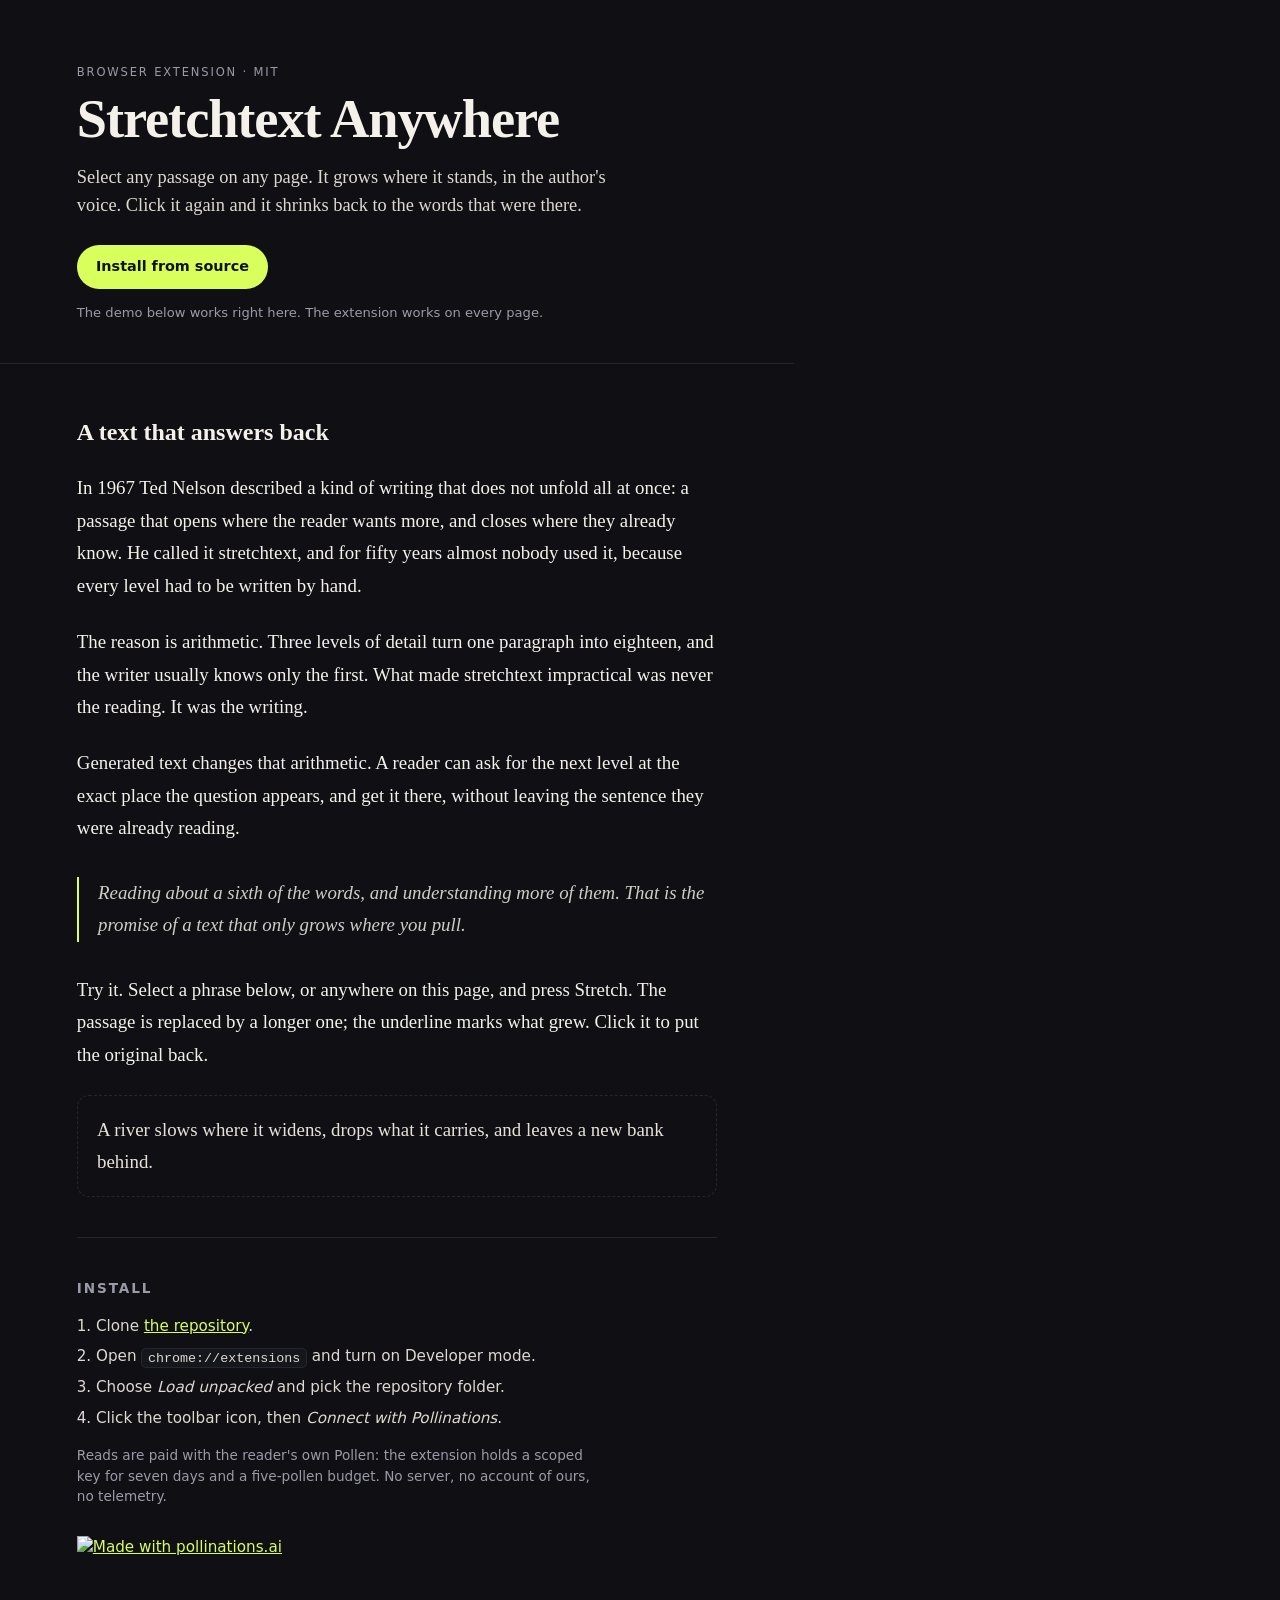
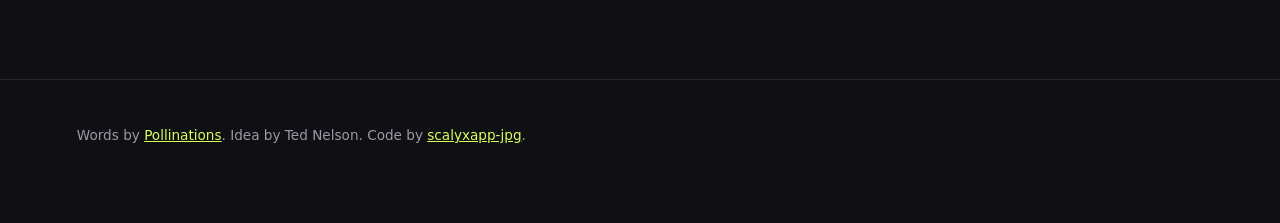
==== index.html @ 005a9d6e "Stretchtext Anywhere: grow any passage in place" ====
<!doctype html>
<html lang="en">
  <head>
    <meta charset="utf-8" />
    <meta name="viewport" content="width=device-width, initial-scale=1" />
    <title>Stretchtext Anywhere — grow any passage where it stands</title>
    <meta
      name="description"
      content="A browser extension that turns any web page into stretchtext: select a passage and it grows in place, paid from your own Pollen."
    />
    <meta property="og:title" content="Stretchtext Anywhere" />
    <meta
      property="og:description"
      content="Ted Nelson described text that grows where the reader wants more. Forty years of writing every level by hand ended that idea. Generated text brings it back."
    />
    <meta name="theme-color" content="#101014" />
    <link rel="stylesheet" href="styles.css" />
  </head>
  <body>
    <header>
      <p class="eyebrow">Browser extension · MIT</p>
      <h1>Stretchtext Anywhere</h1>
      <p class="lede">
        Select any passage on any page. It grows where it stands, in the
        author's voice. Click it again and it shrinks back to the words that
        were there.
      </p>
      <div class="cta">
        <a class="button" href="https://github.com/scalyxapp-jpg/stretchtext-anywhere">
          Install from source
        </a>
        <polli-connect
          app-key="pk_eiJdmWAWwoCFXign"
          budget="5"
          expiry="7"
          hide-buy-pollen
        ></polli-connect>
      </div>
      <p class="hint" id="demo-state">
        The demo below works right here. The extension works on every page.
      </p>
    </header>

    <main>
      <article id="demo-article">
        <h2>A text that answers back</h2>
        <p>
          In 1967 Ted Nelson described a kind of writing that does not unfold
          all at once: a passage that opens where the reader wants more, and
          closes where they already know. He called it stretchtext, and for
          fifty years almost nobody used it, because every level had to be
          written by hand.
        </p>
        <p>
          The reason is arithmetic. Three levels of detail turn one paragraph
          into eighteen, and the writer usually knows only the first. What
          made stretchtext impractical was never the reading. It was the
          writing.
        </p>
        <p>
          Generated text changes that arithmetic. A reader can ask for the
          next level at the exact place the question appears, and get it there,
          without leaving the sentence they were already reading.
        </p>
        <blockquote>
          Reading about a sixth of the words, and understanding more of them.
          That is the promise of a text that only grows where you pull.
        </blockquote>
        <p>
          Try it. Select a phrase below, or anywhere on this page, and press
          Stretch. The passage is replaced by a longer one; the underline marks
          what grew. Click it to put the original back.
        </p>
        <p class="practice">
          A river slows where it widens, drops what it carries, and leaves a
          new bank behind.
        </p>
      </article>

      <section class="install">
        <h2>Install</h2>
        <ol>
          <li>
            Clone
            <a href="https://github.com/scalyxapp-jpg/stretchtext-anywhere">the repository</a>.
          </li>
          <li>Open <code>chrome://extensions</code> and turn on Developer mode.</li>
          <li>Choose <em>Load unpacked</em> and pick the repository folder.</li>
          <li>Click the toolbar icon, then <em>Connect with Pollinations</em>.</li>
        </ol>
        <p class="muted">
          Reads are paid with the reader's own Pollen: the extension holds a
          scoped key for seven days and a five-pollen budget. No server, no
          account of ours, no telemetry.
        </p>
        <a
          class="badge"
          href="https://pollinations.ai/?ref=badge"
          target="_blank"
          rel="noopener"
        >
          <img
            src="https://raw.githubusercontent.com/pollinations/pollinations/main/packages/ui/src/brand/badge-made-with.svg"
            alt="Made with pollinations.ai"
          />
        </a>
      </section>
    </main>

    <footer>
      <p>
        Words by <a href="https://pollinations.ai">Pollinations</a>. Idea by Ted
        Nelson. Code by <a href="https://github.com/scalyxapp-jpg">scalyxapp-jpg</a>.
      </p>
    </footer>

    <script defer src="https://cdn.jsdelivr.net/npm/@pollinations/ui@0.1.0-alpha.20/dist/connect.js"></script>
    <script type="module" src="demo.js"></script>
  </body>
</html>
---- styles.css ----
:root {
  --bg: #101014;
  --bg-2: #16161d;
  --fg: #f4f1ea;
  --muted: #9a9aa8;
  --line: #26262f;
  --accent: #d8ff5c;
  --serif: "Iowan Old Style", "Palatino Linotype", Palatino, Georgia, serif;
  --sans: system-ui, -apple-system, "Segoe UI", sans-serif;
}

* {
  box-sizing: border-box;
}

body {
  margin: 0;
  background: var(--bg);
  color: var(--fg);
  font-family: var(--sans);
  line-height: 1.5;
  -webkit-font-smoothing: antialiased;
}

a {
  color: var(--accent);
}

header {
  padding: 4rem 6vw 2.5rem;
  border-bottom: 1px solid var(--line);
  max-width: 78ch;
}

.eyebrow {
  margin: 0 0 0.6rem;
  font-size: 0.72rem;
  letter-spacing: 0.16em;
  text-transform: uppercase;
  color: var(--muted);
}

h1 {
  margin: 0;
  font-family: var(--serif);
  font-size: clamp(2.1rem, 5vw, 3.4rem);
  letter-spacing: -0.02em;
  line-height: 1.05;
}

.lede {
  max-width: 58ch;
  margin: 1rem 0 1.6rem;
  font-family: var(--serif);
  font-size: 1.15rem;
  color: #ddd9d0;
}

.cta {
  display: flex;
  align-items: center;
  gap: 1rem;
  flex-wrap: wrap;
}

.button {
  display: inline-block;
  padding: 0.7rem 1.2rem;
  border-radius: 999px;
  background: var(--accent);
  color: #10120a;
  font-weight: 650;
  font-size: 0.9rem;
  text-decoration: none;
}

.hint {
  margin: 0.9rem 0 0;
  font-size: 0.82rem;
  color: var(--muted);
}

.hint.error {
  color: #ff9a8c;
}

main {
  padding: 0 6vw 5rem;
  max-width: 78ch;
}

article {
  padding: 3rem 0 1rem;
  font-family: var(--serif);
  font-size: 1.18rem;
  line-height: 1.72;
}

article h2 {
  font-size: 1.5rem;
  margin: 0 0 1.2rem;
}

article p {
  margin: 0 0 1.5rem;
}

article blockquote {
  margin: 2rem 0;
  padding-left: 1.2rem;
  border-left: 2px solid var(--accent);
  color: #cfcdc6;
  font-style: italic;
}

.practice {
  padding: 1.1rem 1.2rem;
  border: 1px dashed var(--line);
  border-radius: 12px;
  color: #e6e2d9;
}

.stretch-pill {
  position: absolute;
  transform: translate(-50%, 0);
  padding: 7px 12px;
  border-radius: 999px;
  border: 1px solid #b6e03a;
  background: var(--accent);
  color: #10120a;
  font: 650 12px/1 var(--sans);
  cursor: pointer;
  opacity: 0;
  pointer-events: none;
  transition: opacity 120ms ease;
  z-index: 20;
  box-shadow: 0 8px 20px rgba(0, 0, 0, 0.35);
}

.stretch-pill.visible {
  opacity: 1;
  pointer-events: auto;
}

.stretchtext-segment {
  background: linear-gradient(transparent 62%, rgba(216, 255, 92, 0.32) 0);
  border-bottom: 1px dashed rgba(140, 170, 40, 0.6);
  cursor: zoom-out;
  border-radius: 2px;
}

.stretchtext-segment:hover {
  background-color: rgba(216, 255, 92, 0.16);
}

.install {
  padding: 2.5rem 0;
  border-top: 1px solid var(--line);
  font-family: var(--sans);
  font-size: 0.95rem;
}

.install h2 {
  font-size: 0.85rem;
  letter-spacing: 0.14em;
  text-transform: uppercase;
  color: var(--muted);
  margin: 0 0 1rem;
}

.install ol {
  padding-left: 1.2rem;
  color: #ddd9d0;
}

.install li {
  margin-bottom: 0.5rem;
}

code {
  font-family: ui-monospace, Menlo, monospace;
  font-size: 0.88em;
  background: var(--bg-2);
  border: 1px solid var(--line);
  border-radius: 5px;
  padding: 0.1rem 0.35rem;
}

.muted {
  color: var(--muted);
  font-size: 0.85rem;
  max-width: 60ch;
}

.badge img {
  height: 2.2rem;
  margin-top: 1rem;
}

footer {
  padding: 2rem 6vw 4rem;
  border-top: 1px solid var(--line);
  color: var(--muted);
  font-size: 0.85rem;
}

@media (prefers-reduced-motion: reduce) {
  .stretch-pill {
    transition: none;
  }
}
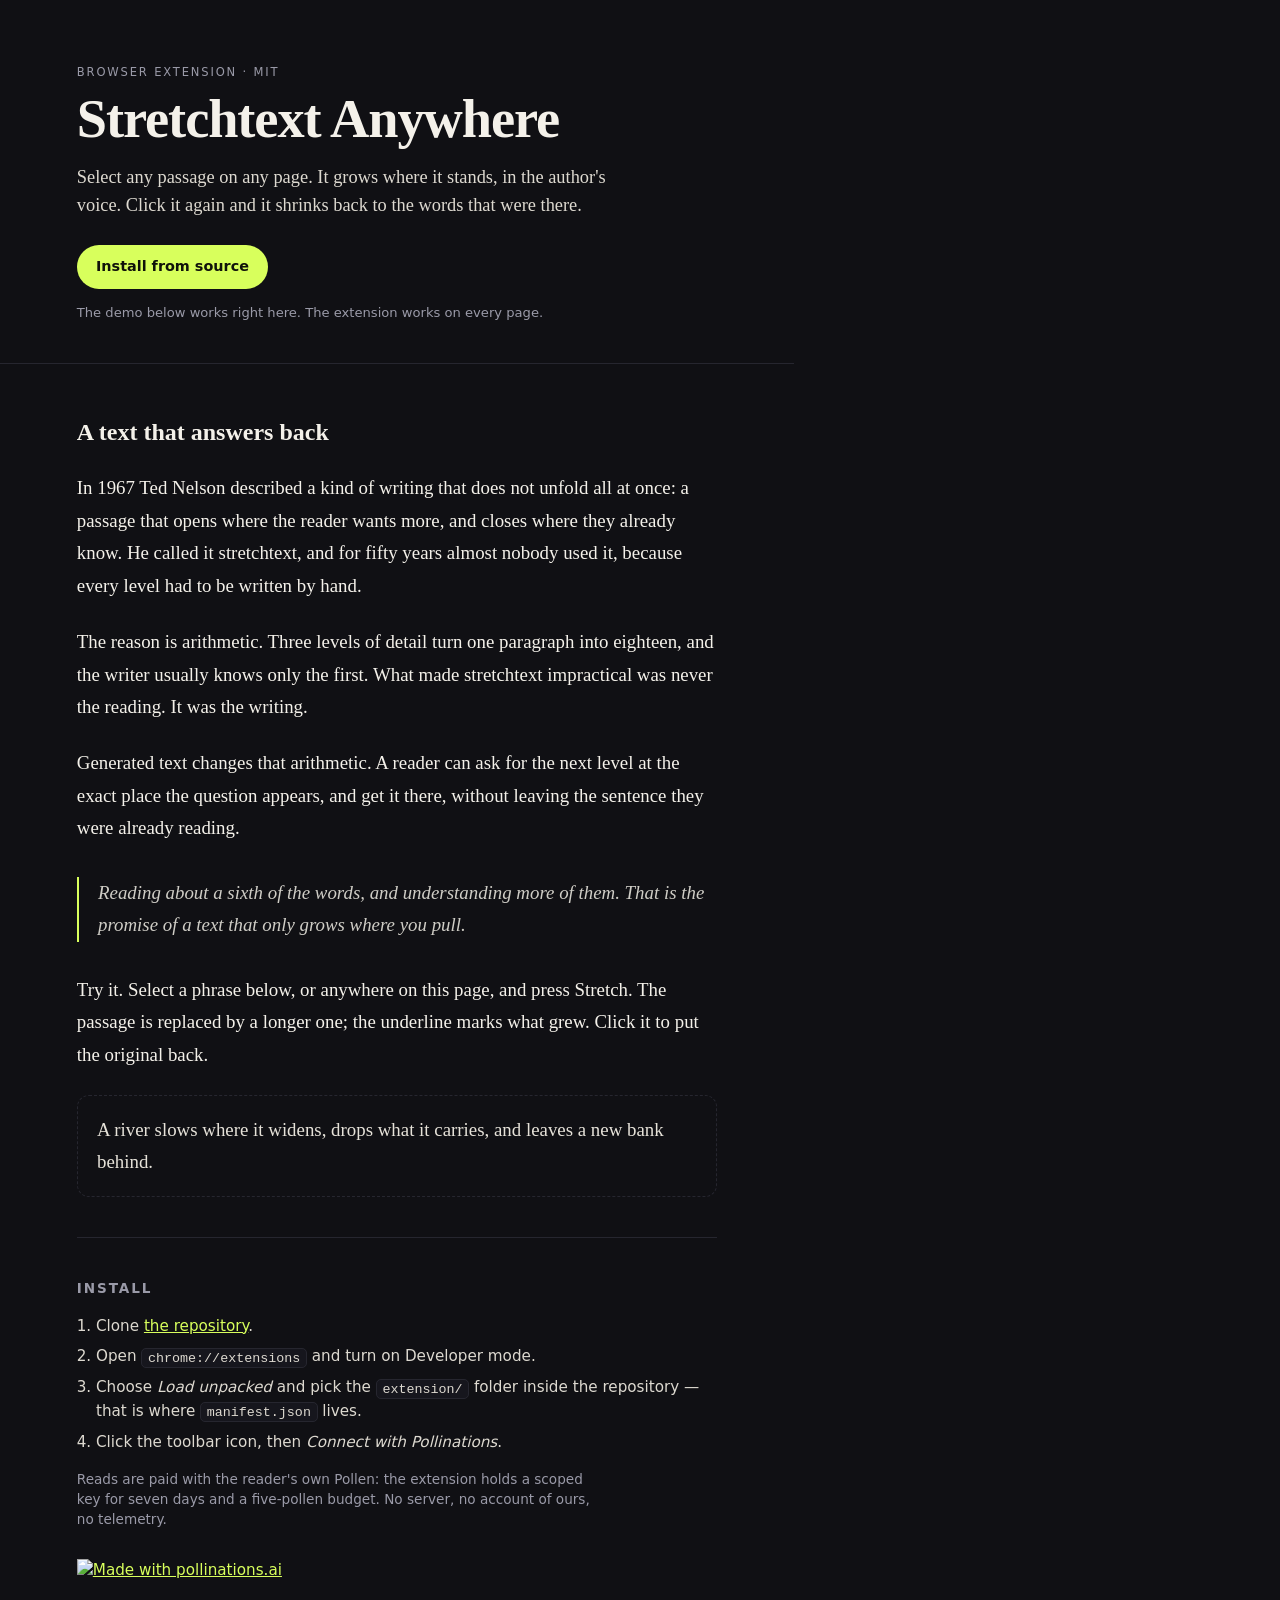
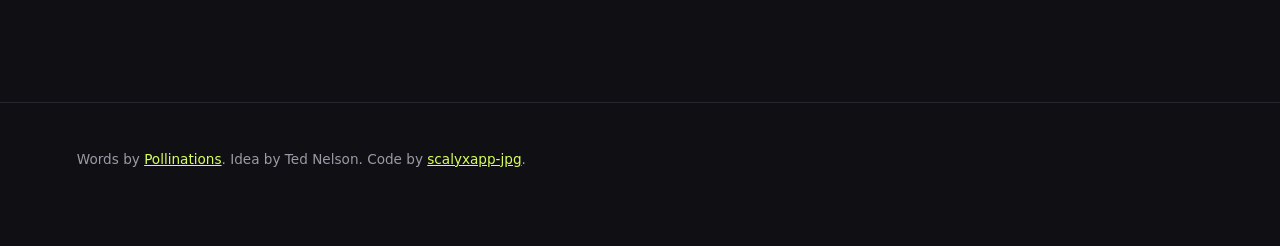
==== commit 98e5571d: "Point Load unpacked at extension/, where the manifest is" ====
--- a/index.html
+++ b/index.html
@@ -15,6 +15,7 @@
     />
     <meta name="theme-color" content="#101014" />
     <link rel="stylesheet" href="styles.css" />
+      <link rel="preconnect" href="https://gen.pollinations.ai" crossorigin />
   </head>
   <body>
     <header>
@@ -85,7 +86,7 @@
             <a href="https://github.com/scalyxapp-jpg/stretchtext-anywhere">the repository</a>.
           </li>
           <li>Open <code>chrome://extensions</code> and turn on Developer mode.</li>
-          <li>Choose <em>Load unpacked</em> and pick the repository folder.</li>
+          <li>Choose <em>Load unpacked</em> and pick the <code>extension/</code> folder inside the repository — that is where <code>manifest.json</code> lives.</li>
           <li>Click the toolbar icon, then <em>Connect with Pollinations</em>.</li>
         </ol>
         <p class="muted">
